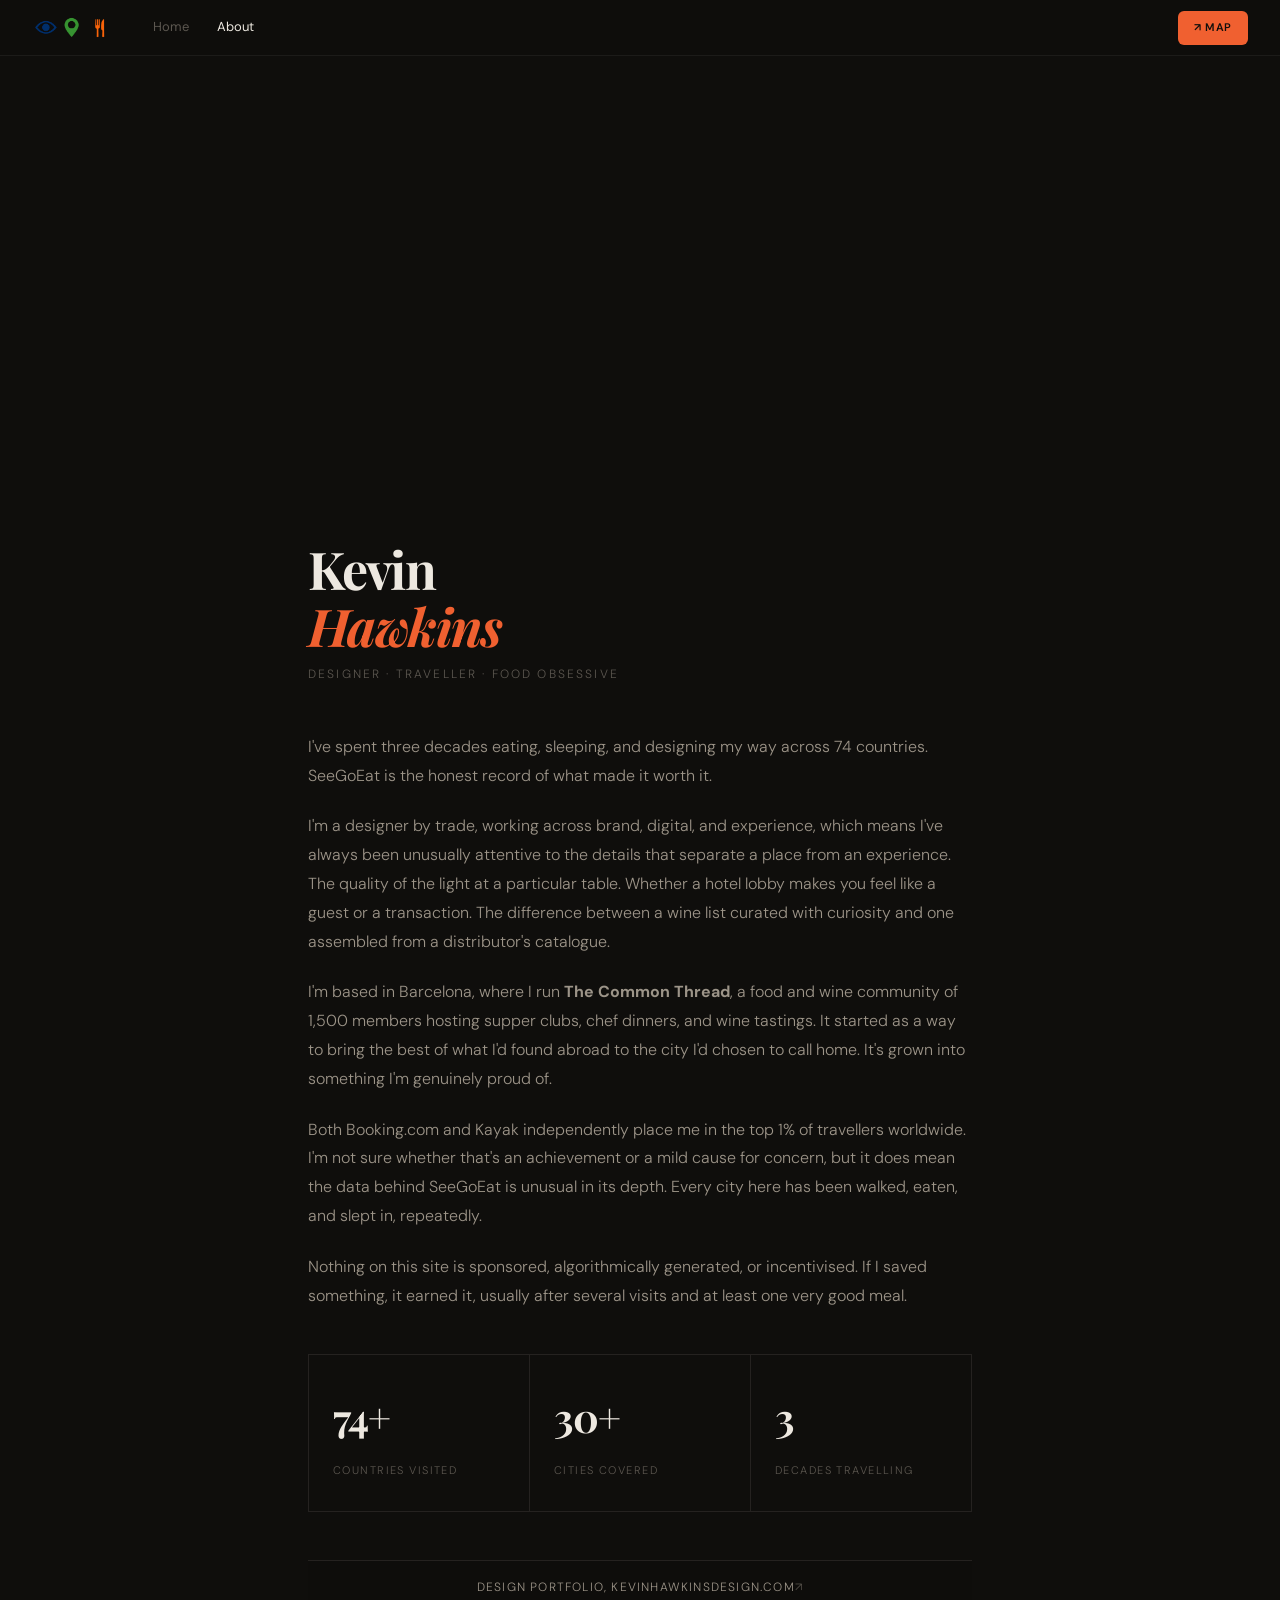
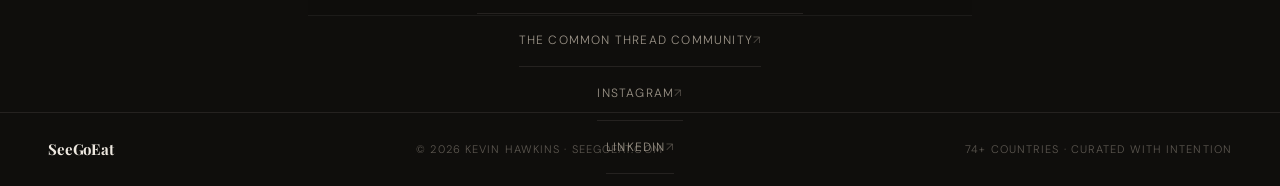
==== about.html @ e382b356 "Real pages: /about as standalone HTML, MAP scrolls to homeMap, remove map SPA page" ====
<!DOCTYPE html>
<html lang="en">
<head>
<meta charset="UTF-8">
<meta name="viewport" content="width=device-width, initial-scale=1.0">
<title>About — SeeGoEat, Kevin Hawkins</title>
<meta name="description" content="Kevin Hawkins: designer, traveller, food obsessive. 74+ countries, three decades, no sponsorships.">
<link rel="preconnect" href="https://fonts.googleapis.com">
<link href="https://fonts.googleapis.com/css2?family=Playfair+Display:ital,wght@0,400;0,700;1,400;1,700&family=DM+Sans:wght@300;400;500&display=swap" rel="stylesheet">
<style>
:root{--ink:#ede8e0;--ink-light:#9c9488;--ink-muted:#5c5750;--paper:#0f0e0c;--warm:#1a1815;--rule:#252220;--accent:#f06030;}
*{margin:0;padding:0;box-sizing:border-box;}
html{scroll-behavior:smooth;}
body{background:var(--paper);color:var(--ink);font-family:'DM Sans',sans-serif;font-weight:300;line-height:1.7;min-height:100vh;}

/* Nav */
nav{border-bottom:1px solid rgba(255,255,255,.06);background:rgba(15,14,12,.96);backdrop-filter:blur(16px);-webkit-backdrop-filter:blur(16px);position:sticky;top:0;z-index:100;display:flex;align-items:center;height:56px;padding:0 32px;gap:0;flex-wrap:nowrap;}
.logo{display:flex;align-items:center;cursor:pointer;margin-right:28px;flex-shrink:0;}
.logo img{height:22px;width:auto;display:block;}
.nav-link{font-size:13px;font-weight:400;color:var(--ink-muted);text-decoration:none;padding:0 14px;height:56px;display:inline-flex;align-items:center;transition:color .15s;white-space:nowrap;flex-shrink:0;}
.nav-link:hover{color:var(--ink);}
.nav-link.on{color:var(--ink);}
.nav-spacer{flex:1;}
.map-btn{font-size:11px;font-weight:600;letter-spacing:0.06em;text-transform:uppercase;padding:0 16px;height:34px;display:inline-flex;align-items:center;cursor:pointer;color:#0f0e0c;background:var(--accent);border-radius:6px;transition:opacity .2s;white-space:nowrap;flex-shrink:0;text-decoration:none;}
.map-btn:hover{opacity:.85;}

/* Photo banner */
.about-photo{width:100%;height:420px;background-image:url(https://www.kevinthecreator.com/wp-content/uploads/2022/02/IMG_2202.jpg);background-size:cover;background-position:right center;background-attachment:local;display:block;}

/* Content */
.about-pg{max-width:760px;margin:0 auto;padding:64px 48px 96px;}
.about-pg h1{font-family:'Playfair Display',serif;font-size:52px;font-weight:700;line-height:1.1;letter-spacing:-0.03em;margin-bottom:10px;}
.about-pg h1 em{font-style:italic;color:var(--accent);}
.about-role{font-size:12px;letter-spacing:0.18em;text-transform:uppercase;color:var(--ink-muted);margin-bottom:48px;display:block;}
.about-lead{font-size:20px;color:var(--ink-light);line-height:1.75;margin-bottom:40px;font-weight:300;}
.about-pg p{font-size:16px;color:var(--ink-light);line-height:1.8;margin-bottom:22px;}
.about-stats{display:grid;grid-template-columns:repeat(3,1fr);gap:1px;background:var(--rule);border:1px solid var(--rule);margin:44px 0;}
.about-stat{background:var(--paper);padding:28px 24px;}
.about-stat-n{font-family:'Playfair Display',serif;font-size:40px;font-weight:700;letter-spacing:-0.03em;color:var(--ink);display:block;margin-bottom:4px;}
.about-stat-l{font-size:11px;letter-spacing:0.13em;text-transform:uppercase;color:var(--ink-muted);}
.about-links{display:flex;flex-direction:column;border-top:1px solid var(--rule);margin-top:48px;}
.about-link{display:flex;align-items:center;justify-content:space-between;padding:16px 0;border-bottom:1px solid var(--rule);font-size:12px;letter-spacing:0.1em;text-transform:uppercase;color:var(--ink-light);text-decoration:none;transition:color .15s;}
.about-link:hover{color:var(--accent);}
.about-link::after{content:"↗";opacity:.5;}

/* Footer */
footer{border-top:1px solid var(--rule);padding:24px 48px;display:flex;align-items:center;justify-content:space-between;font-size:11px;letter-spacing:0.1em;text-transform:uppercase;color:var(--ink-muted);}
footer strong{font-family:'Playfair Display',serif;font-size:15px;font-weight:700;text-transform:none;letter-spacing:-0.01em;color:var(--ink);}

/* Mobile */
@media(max-width:768px){
  nav{padding:0 14px;height:52px;}
  .about-photo{height:320px;background-attachment:scroll;}
  .about-pg{padding:44px 20px 72px;}
  .about-pg h1{font-size:36px;}
  .about-lead{font-size:17px;}
  .about-stats{grid-template-columns:1fr;}
  footer{padding:18px 20px;flex-direction:column;gap:8px;text-align:center;}
}
@media(max-width:480px){
  .about-photo{height:240px;}
  .about-pg h1{font-size:28px;}
}
</style>
</head>
<body>

<nav>
  <a class="logo" href="/"><img src="logo.png" alt="SeeGoEat"></a>
  <a class="nav-link" href="/">Home</a>
  <a class="nav-link on" href="/about">About</a>
  <div class="nav-spacer"></div>
  <a class="map-btn" href="/#homeMapWrap">↗ Map</a>
</nav>

<div class="about-photo"></div>

<div class="about-pg">
  <h1>Kevin<br><em>Hawkins</em></h1>
  <span class="about-role">Designer · Traveller · Food obsessive</span>
  <p class="about-lead">I've spent three decades eating, sleeping, and designing my way across 74 countries. SeeGoEat is the honest record of what made it worth it.</p>
  <p>I'm a designer by trade, working across brand, digital, and experience, which means I've always been unusually attentive to the details that separate a place from an experience. The quality of the light at a particular table. Whether a hotel lobby makes you feel like a guest or a transaction. The difference between a wine list curated with curiosity and one assembled from a distributor's catalogue.</p>
  <p>I'm based in Barcelona, where I run <strong>The Common Thread</strong>, a food and wine community of 1,500 members hosting supper clubs, chef dinners, and wine tastings. It started as a way to bring the best of what I'd found abroad to the city I'd chosen to call home. It's grown into something I'm genuinely proud of.</p>
  <p>Both Booking.com and Kayak independently place me in the top 1% of travellers worldwide. I'm not sure whether that's an achievement or a mild cause for concern, but it does mean the data behind SeeGoEat is unusual in its depth. Every city here has been walked, eaten, and slept in, repeatedly.</p>
  <p>Nothing on this site is sponsored, algorithmically generated, or incentivised. If I saved something, it earned it, usually after several visits and at least one very good meal.</p>
  <div class="about-stats">
    <div class="about-stat"><span class="about-stat-n">74+</span><span class="about-stat-l">Countries visited</span></div>
    <div class="about-stat"><span class="about-stat-n">30+</span><span class="about-stat-l">Cities covered</span></div>
    <div class="about-stat"><span class="about-stat-n">3</span><span class="about-stat-l">Decades travelling</span></div>
  </div>
  <nav class="about-links">
    <a href="https://kevinhawkinsdesign.com" class="about-link" target="_blank" rel="noopener">Design portfolio, kevinhawkinsdesign.com</a>
    <a href="https://luma.com/thecommonthread" class="about-link" target="_blank" rel="noopener">The Common Thread community</a>
    <a href="http://instagram.com/kevinhawkinsdesign" class="about-link" target="_blank" rel="noopener">Instagram</a>
    <a href="https://www.linkedin.com/in/kevinhawkinsdesign/" class="about-link" target="_blank" rel="noopener">LinkedIn</a>
  </nav>
</div>

<footer>
  <strong>SeeGoEat</strong>
  <span>© 2026 Kevin Hawkins · seegoeat.com</span>
  <span>74+ countries · Curated with intention</span>
</footer>

</body>
</html>
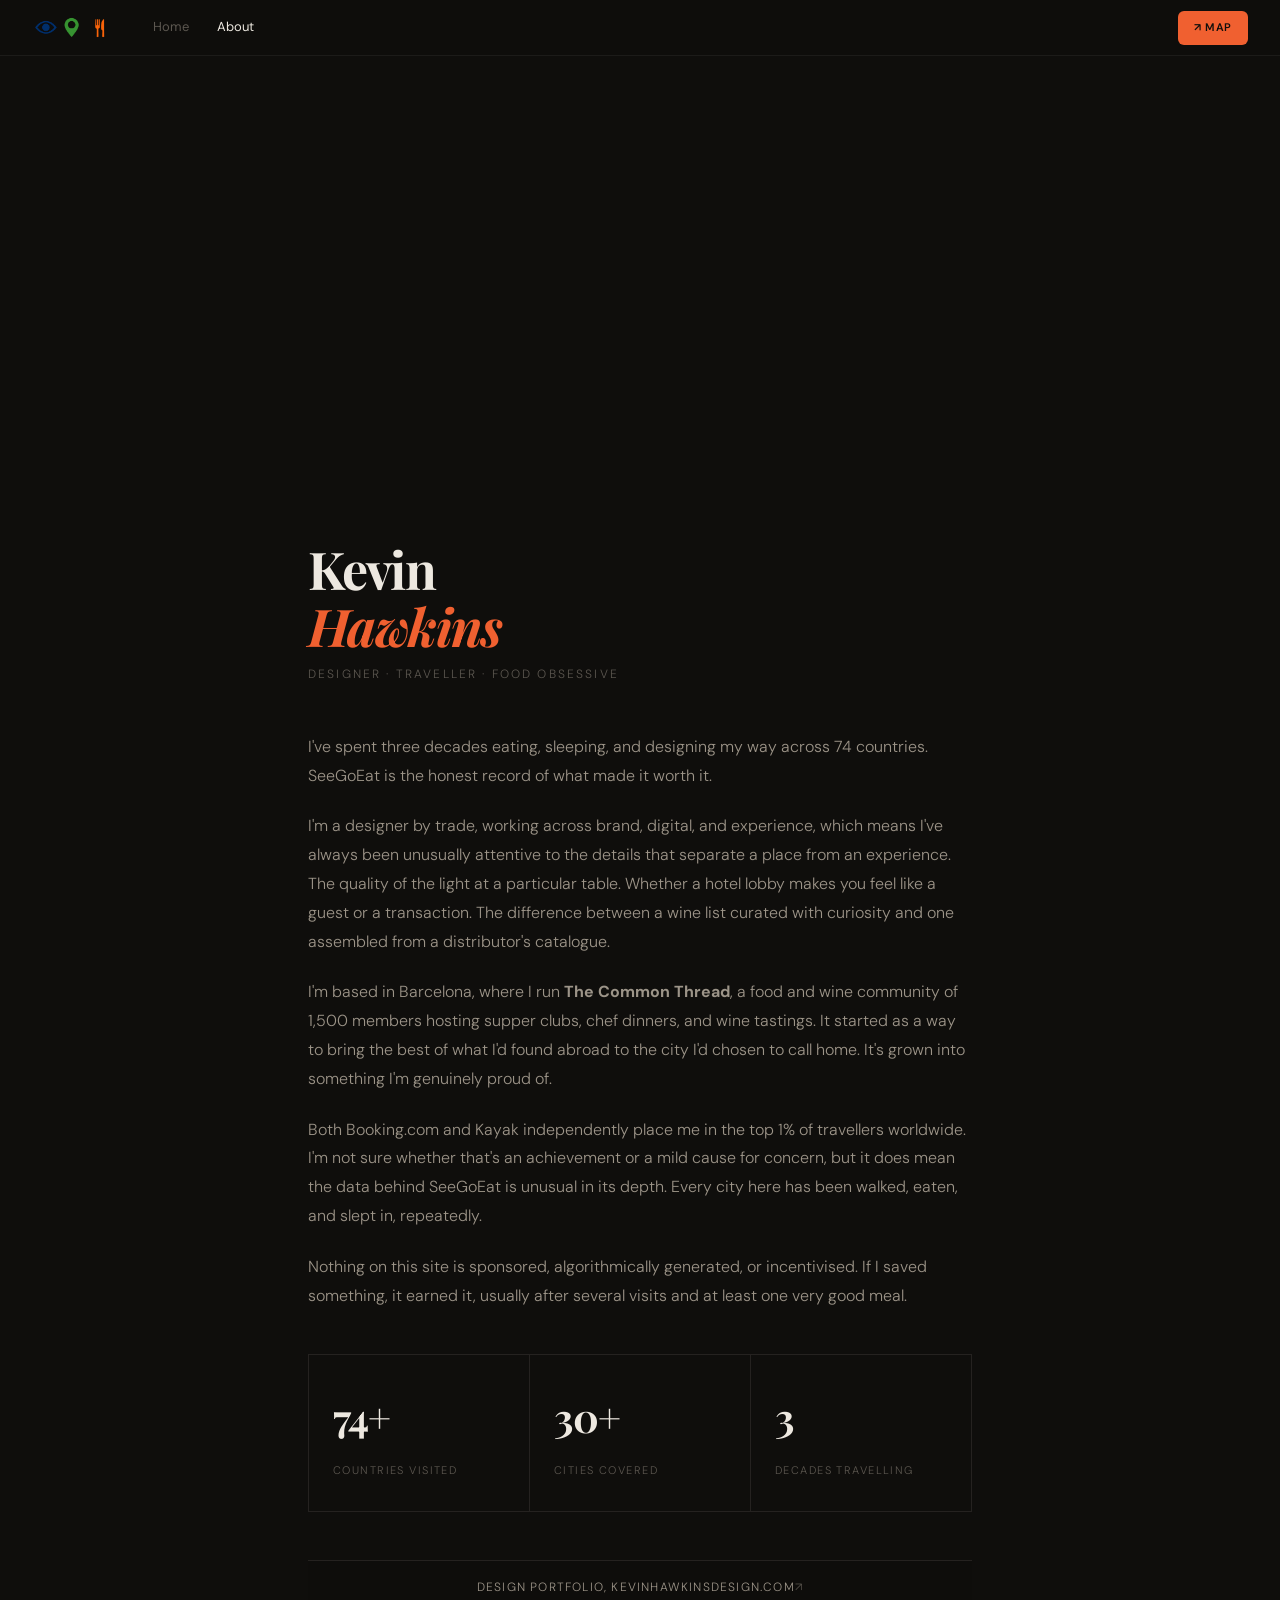
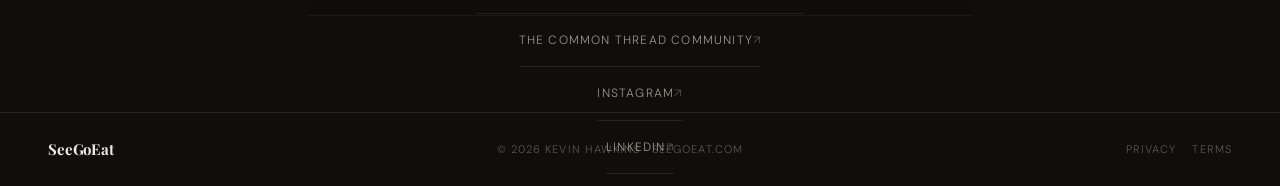
==== commit 3738c843: "Consistent Privacy/Terms footer across all four pages" ====
--- a/about.html
+++ b/about.html
@@ -99,7 +99,7 @@
 <footer>
   <strong>SeeGoEat</strong>
   <span>© 2026 Kevin Hawkins · seegoeat.com</span>
-  <span>74+ countries · Curated with intention</span>
+  <span><a href="/privacy.html" style="color:var(--ink-muted);text-decoration:none;margin-right:16px">Privacy</a><a href="/terms.html" style="color:var(--ink-muted);text-decoration:none">Terms</a></span>
 </footer>
 
 </body>
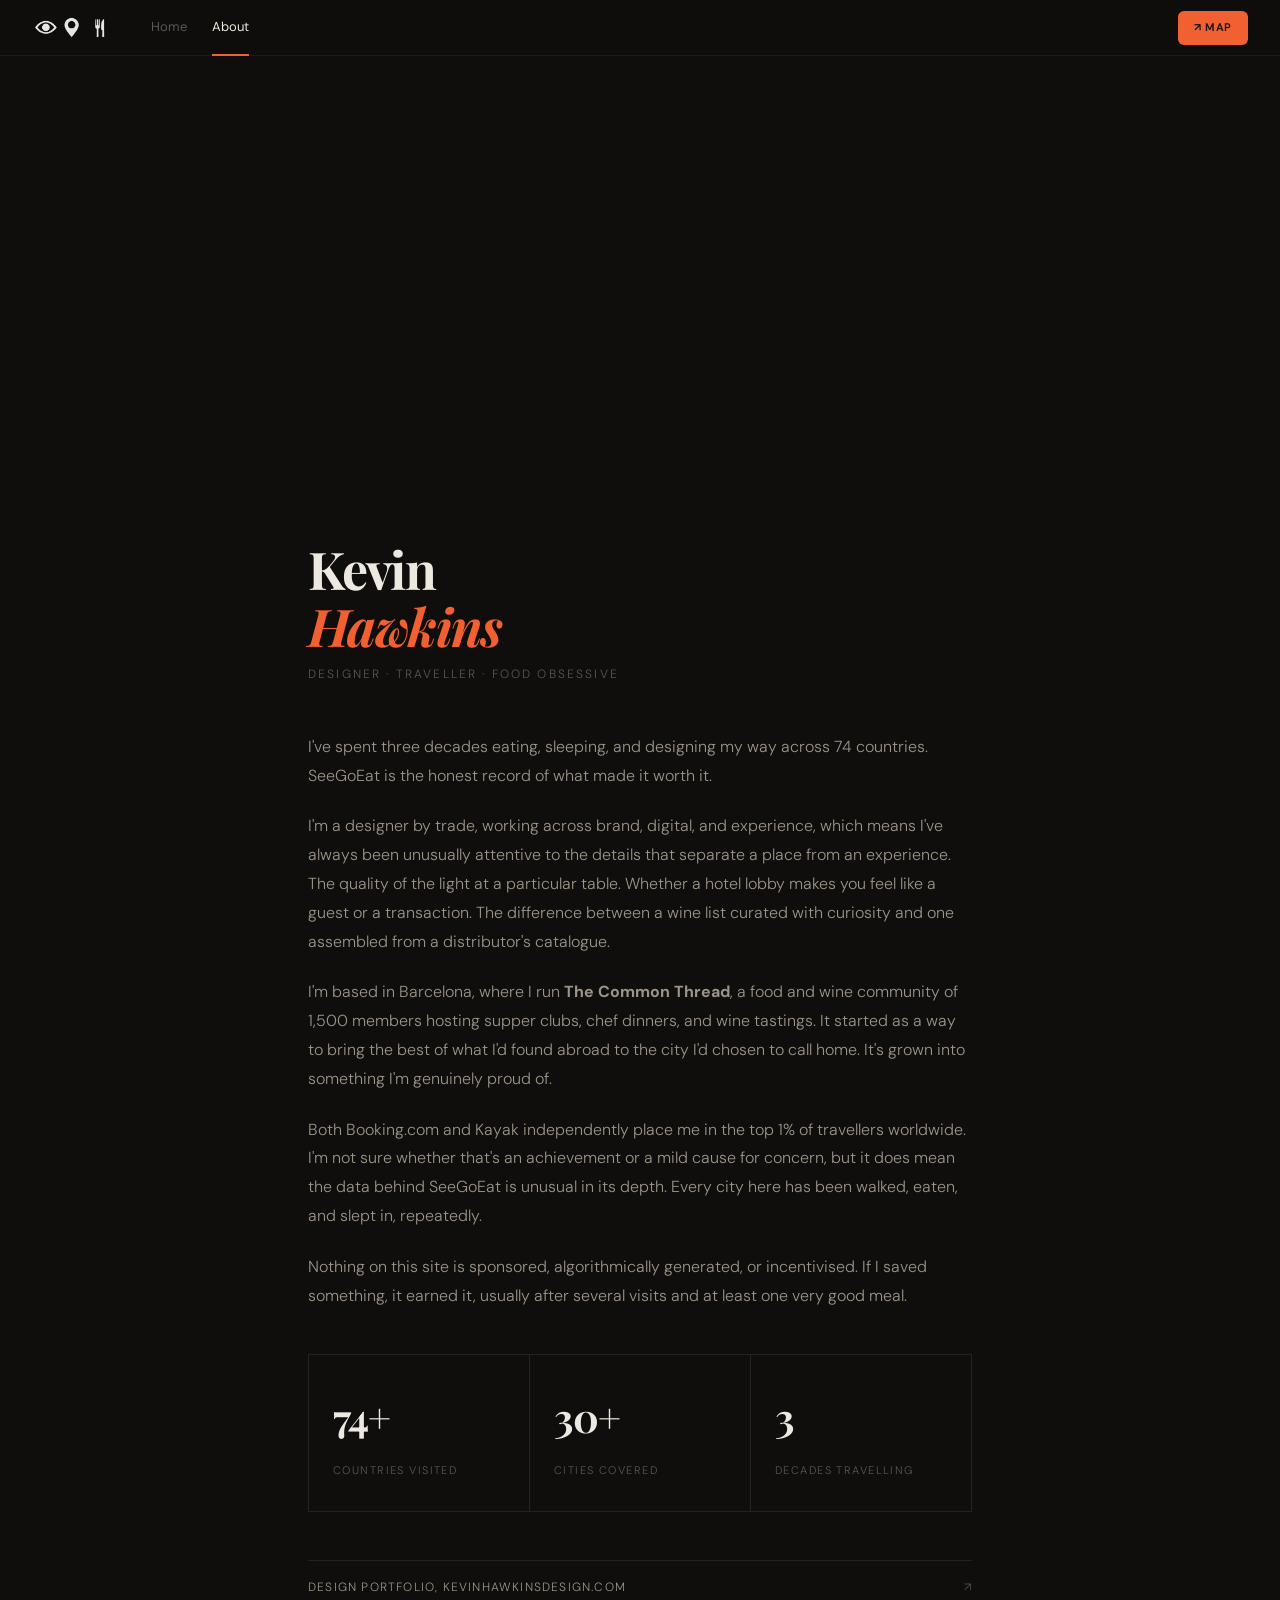
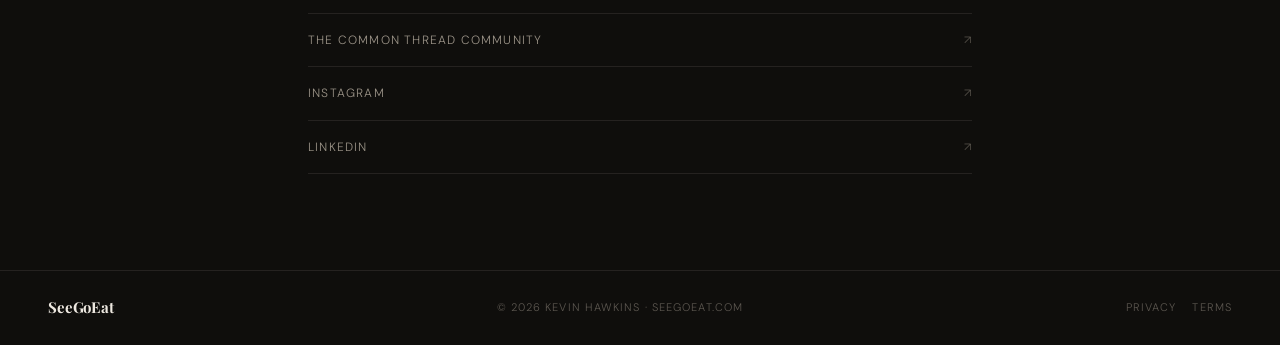
==== commit 8e30c3db: "Match nav exactly to index on about, privacy, terms pages Replaces nav-link/nav-spacer classes with " ====
--- a/about.html
+++ b/about.html
@@ -14,15 +14,19 @@
 body{background:var(--paper);color:var(--ink);font-family:'DM Sans',sans-serif;font-weight:300;line-height:1.7;min-height:100vh;}
 
 /* Nav */
-nav{border-bottom:1px solid rgba(255,255,255,.06);background:rgba(15,14,12,.96);backdrop-filter:blur(16px);-webkit-backdrop-filter:blur(16px);position:sticky;top:0;z-index:100;display:flex;align-items:center;height:56px;padding:0 32px;gap:0;flex-wrap:nowrap;}
-.logo{display:flex;align-items:center;cursor:pointer;margin-right:28px;flex-shrink:0;}
-.logo img{height:22px;width:auto;display:block;}
-.nav-link{font-size:13px;font-weight:400;color:var(--ink-muted);text-decoration:none;padding:0 14px;height:56px;display:inline-flex;align-items:center;transition:color .15s;white-space:nowrap;flex-shrink:0;}
-.nav-link:hover{color:var(--ink);}
-.nav-link.on{color:var(--ink);}
-.nav-spacer{flex:1;}
+.top-nav{border-bottom:1px solid rgba(255,255,255,.06);background:rgba(15,14,12,.96);backdrop-filter:blur(16px);-webkit-backdrop-filter:blur(16px);position:sticky;top:0;z-index:100;display:flex;align-items:center;height:56px;padding:0 32px;gap:0;flex-wrap:nowrap;}
+.logo{cursor:pointer;display:flex;align-items:center;flex-shrink:0;margin-right:28px;}
+.logo img{height:22px;width:auto;display:block;filter:brightness(0) invert(1);opacity:.9;}
+.nav-left{display:flex;align-items:center;flex-shrink:0;}
+.nav-right{display:flex;align-items:center;gap:10px;margin-left:auto;flex-shrink:0;}
+.nav-home{font-size:13px;font-weight:400;letter-spacing:0.01em;padding:0 12px;height:56px;display:flex;align-items:center;cursor:pointer;color:var(--ink-muted);position:relative;transition:color .2s;white-space:nowrap;text-decoration:none;}
+.nav-home::after{content:"";position:absolute;bottom:0;left:12px;right:12px;height:2px;background:var(--accent);transform:scaleX(0);transition:transform .25s;}
+.nav-home:hover{color:var(--ink);}
+.nav-home.on{color:var(--ink);}
+.nav-home.on::after{transform:scaleX(1);}
 .map-btn{font-size:11px;font-weight:600;letter-spacing:0.06em;text-transform:uppercase;padding:0 16px;height:34px;display:inline-flex;align-items:center;cursor:pointer;color:#0f0e0c;background:var(--accent);border-radius:6px;transition:opacity .2s;white-space:nowrap;flex-shrink:0;text-decoration:none;}
 .map-btn:hover{opacity:.85;}
+@media(max-width:600px){.top-nav{padding:0 14px;height:52px;}.logo img{height:20px;}.logo{margin-right:0;}.nav-right{gap:8px;}.map-btn{padding:0 12px;height:34px;font-size:10px;letter-spacing:0.04em;}}
 
 /* Photo banner */
 .about-photo{width:100%;height:420px;background-image:url(https://www.kevinthecreator.com/wp-content/uploads/2022/02/IMG_2202.jpg);background-size:cover;background-position:right center;background-attachment:local;display:block;}
@@ -65,12 +69,15 @@
 </head>
 <body>
 
-<nav>
-  <a class="logo" href="/"><img src="logo.png" alt="SeeGoEat"></a>
-  <a class="nav-link" href="/">Home</a>
-  <a class="nav-link on" href="/about">About</a>
-  <div class="nav-spacer"></div>
-  <a class="map-btn" href="/#homeMapWrap">↗ Map</a>
+<nav class="top-nav">
+  <div class="nav-left">
+    <a class="logo" href="/"><img src="logo.png" alt="SeeGoEat"></a>
+    <a class="nav-home" href="/">Home</a>
+    <a class="nav-home on" href="/about">About</a>
+  </div>
+  <div class="nav-right">
+    <a class="map-btn" href="/#homeMapWrap">↗ Map</a>
+  </div>
 </nav>
 
 <div class="about-photo"></div>
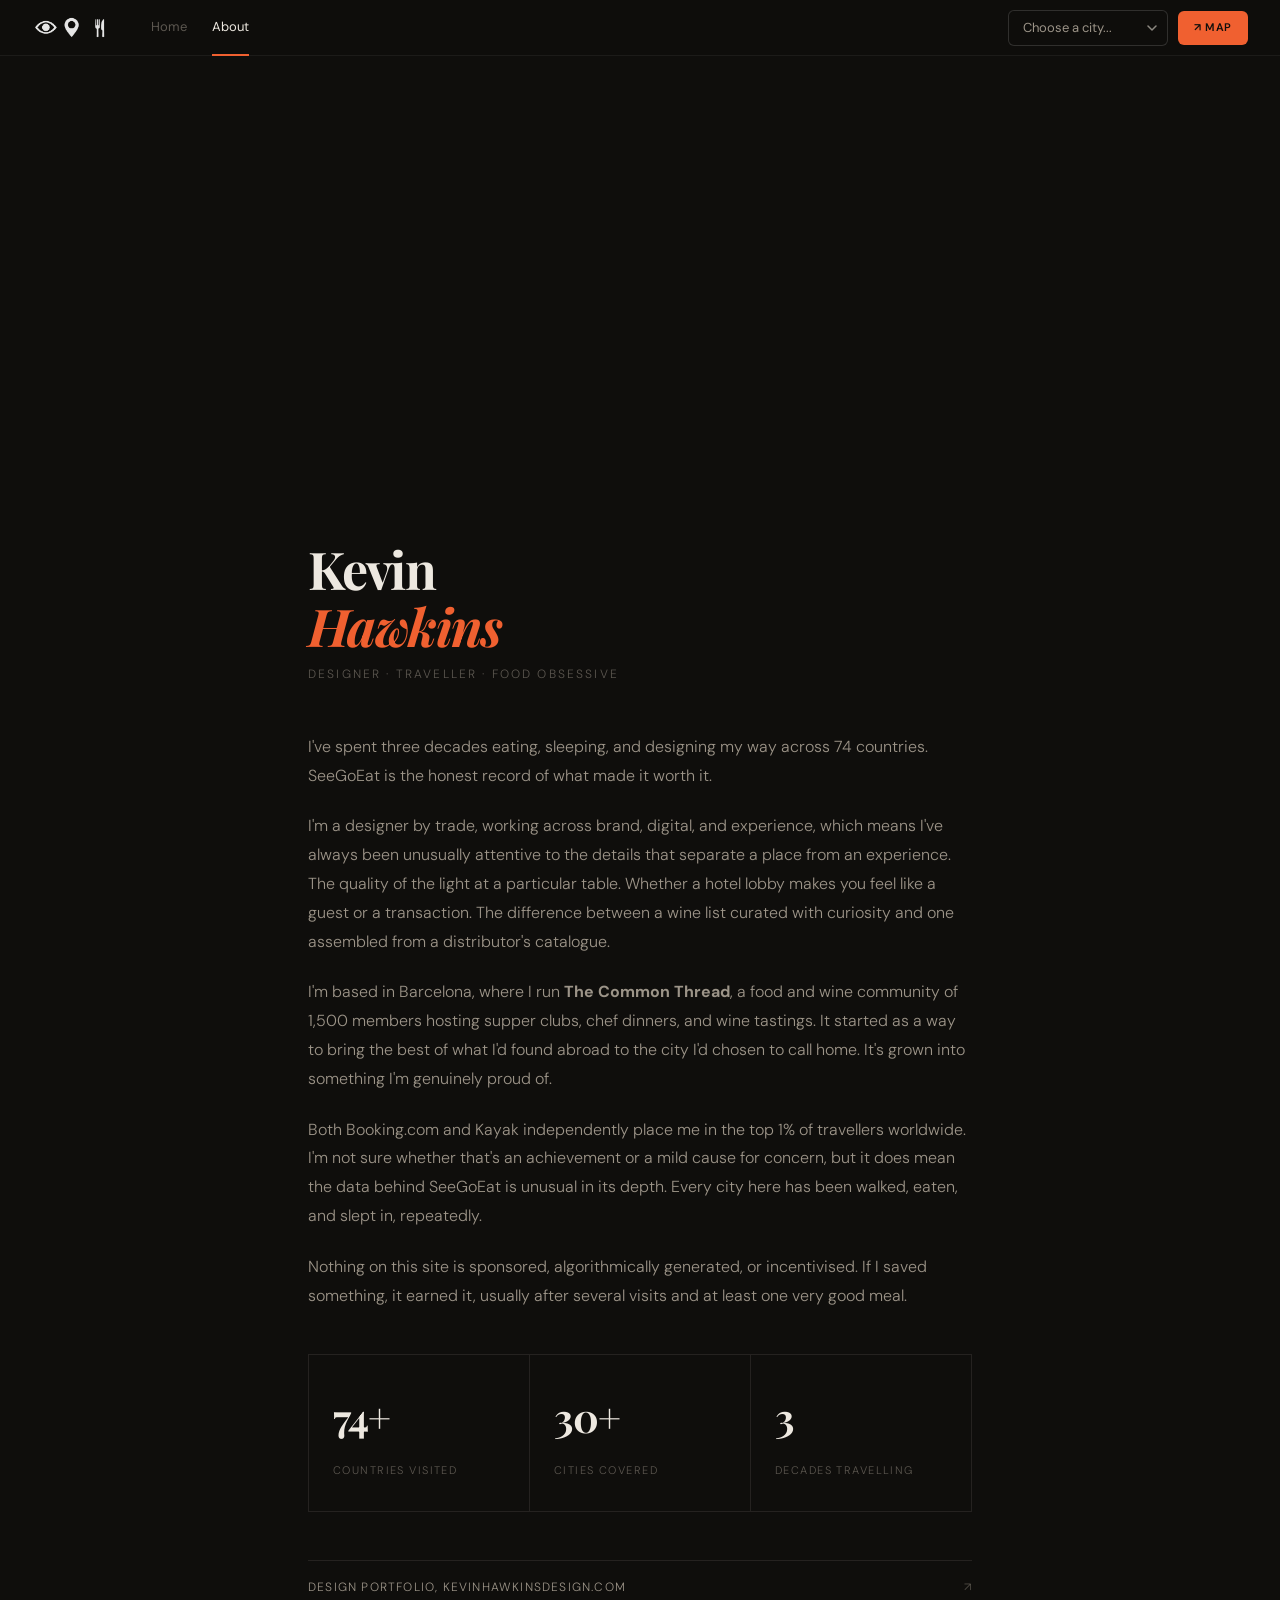
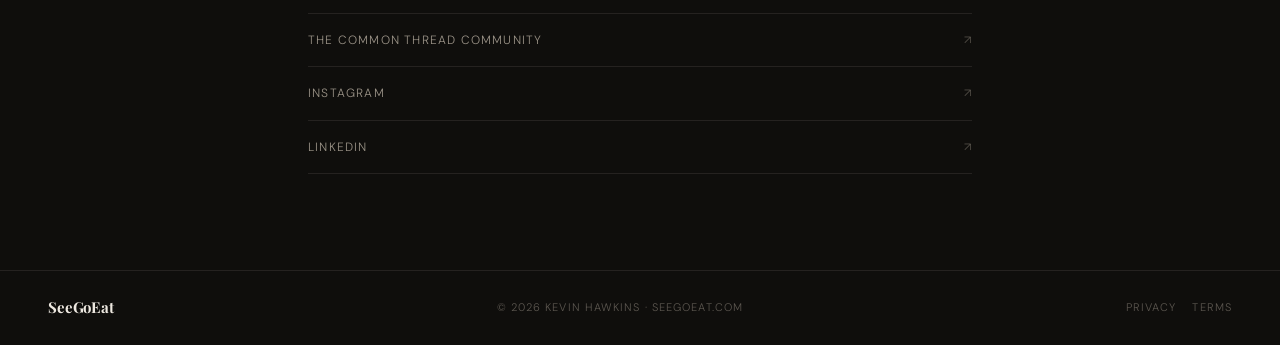
==== commit 2142413b: "Match nav exactly to index on all pages; replace kevinthecreator.com refs - about/privacy/terms: add" ====
--- a/about.html
+++ b/about.html
@@ -26,10 +26,13 @@
 .nav-home.on::after{transform:scaleX(1);}
 .map-btn{font-size:11px;font-weight:600;letter-spacing:0.06em;text-transform:uppercase;padding:0 16px;height:34px;display:inline-flex;align-items:center;cursor:pointer;color:#0f0e0c;background:var(--accent);border-radius:6px;transition:opacity .2s;white-space:nowrap;flex-shrink:0;text-decoration:none;}
 .map-btn:hover{opacity:.85;}
-@media(max-width:600px){.top-nav{padding:0 14px;height:52px;}.logo img{height:20px;}.logo{margin-right:0;}.nav-right{gap:8px;}.map-btn{padding:0 12px;height:34px;font-size:10px;letter-spacing:0.04em;}}
+.city-select-wrap{display:flex;align-items:center;}
+.city-select-wrap select{background:transparent;border:1px solid rgba(255,255,255,.14);color:var(--ink-light);font-family:'DM Sans',sans-serif;font-size:13px;padding:6px 14px;border-radius:6px;outline:none;cursor:pointer;min-width:160px;max-width:210px;height:36px;transition:border-color .2s,color .2s;appearance:none;-webkit-appearance:none;background-image:url("data:image/svg+xml,%3Csvg xmlns='http://www.w3.org/2000/svg' width='10' height='6' viewBox='0 0 10 6'%3E%3Cpath d='M1 1l4 4 4-4' stroke='%238c8880' stroke-width='1.5' fill='none' stroke-linecap='round' stroke-linejoin='round'/%3E%3C/svg%3E");background-repeat:no-repeat;background-position:right 10px center;padding-right:28px;}.city-select-wrap select:hover{border-color:rgba(255,255,255,.28);color:var(--ink);}.city-select-wrap select option{background:#1a1815;color:var(--ink-light);}
+@media(max-width:768px){.city-select-wrap{flex:1;}.city-select-wrap select{min-width:0;max-width:180px;font-size:12px;}}
+@media(max-width:600px){.top-nav{padding:0 14px;height:52px;}.logo img{height:20px;}.logo{margin-right:0;}.nav-right{gap:8px;}.map-btn{padding:0 12px;height:34px;font-size:10px;letter-spacing:0.04em;}.city-select-wrap{flex:1;}.city-select-wrap select{max-width:none;width:100%;min-width:0;padding:6px 28px 6px 10px;font-size:12px;height:34px;}}
 
 /* Photo banner */
-.about-photo{width:100%;height:420px;background-image:url(https://www.kevinthecreator.com/wp-content/uploads/2022/02/IMG_2202.jpg);background-size:cover;background-position:right center;background-attachment:local;display:block;}
+.about-photo{width:100%;height:420px;background-image:url(https://kevinhawkinsdesign.com/wp-content/uploads/2022/02/IMG_2202.jpg);background-size:cover;background-position:right center;background-attachment:local;display:block;}
 
 /* Content */
 .about-pg{max-width:760px;margin:0 auto;padding:64px 48px 96px;}
@@ -76,6 +79,11 @@
     <a class="nav-home on" href="/about">About</a>
   </div>
   <div class="nav-right">
+    <div class="city-select-wrap">
+      <select onchange="window.location='/#'+this.value;this.selectedIndex=0;">
+        <option value="">Choose a city...</option>
+      </select>
+    </div>
     <a class="map-btn" href="/#homeMapWrap">↗ Map</a>
   </div>
 </nav>
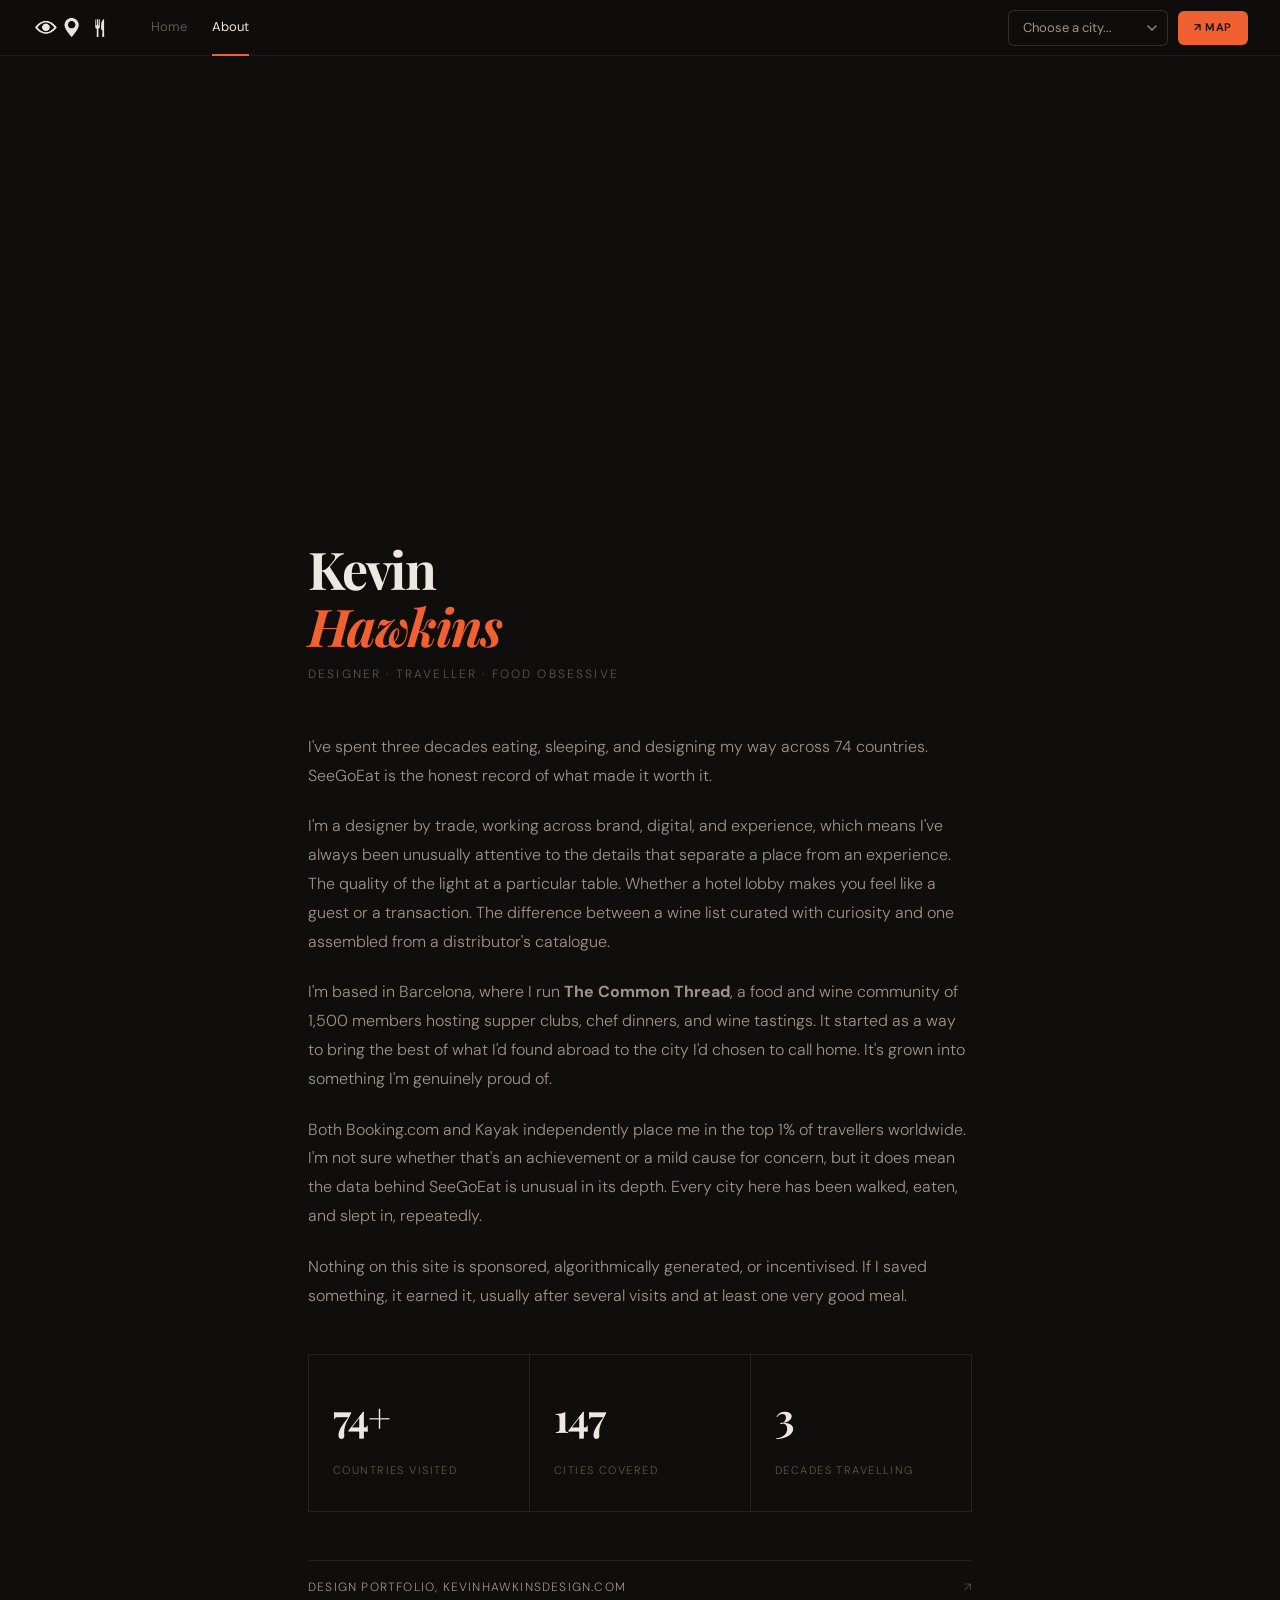
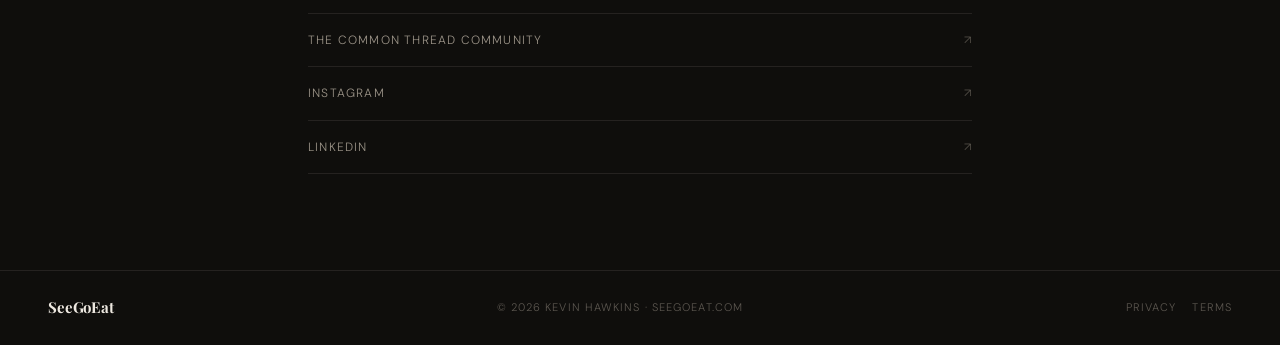
==== commit fedc9b92: "Update About page cities covered stat to 147 https://claude.ai/code/session_01AjV7zsbnUDJHtW7726QtSK" ====
--- a/about.html
+++ b/about.html
@@ -100,7 +100,7 @@
   <p>Nothing on this site is sponsored, algorithmically generated, or incentivised. If I saved something, it earned it, usually after several visits and at least one very good meal.</p>
   <div class="about-stats">
     <div class="about-stat"><span class="about-stat-n">74+</span><span class="about-stat-l">Countries visited</span></div>
-    <div class="about-stat"><span class="about-stat-n">30+</span><span class="about-stat-l">Cities covered</span></div>
+    <div class="about-stat"><span class="about-stat-n">147</span><span class="about-stat-l">Cities covered</span></div>
     <div class="about-stat"><span class="about-stat-n">3</span><span class="about-stat-l">Decades travelling</span></div>
   </div>
   <nav class="about-links">
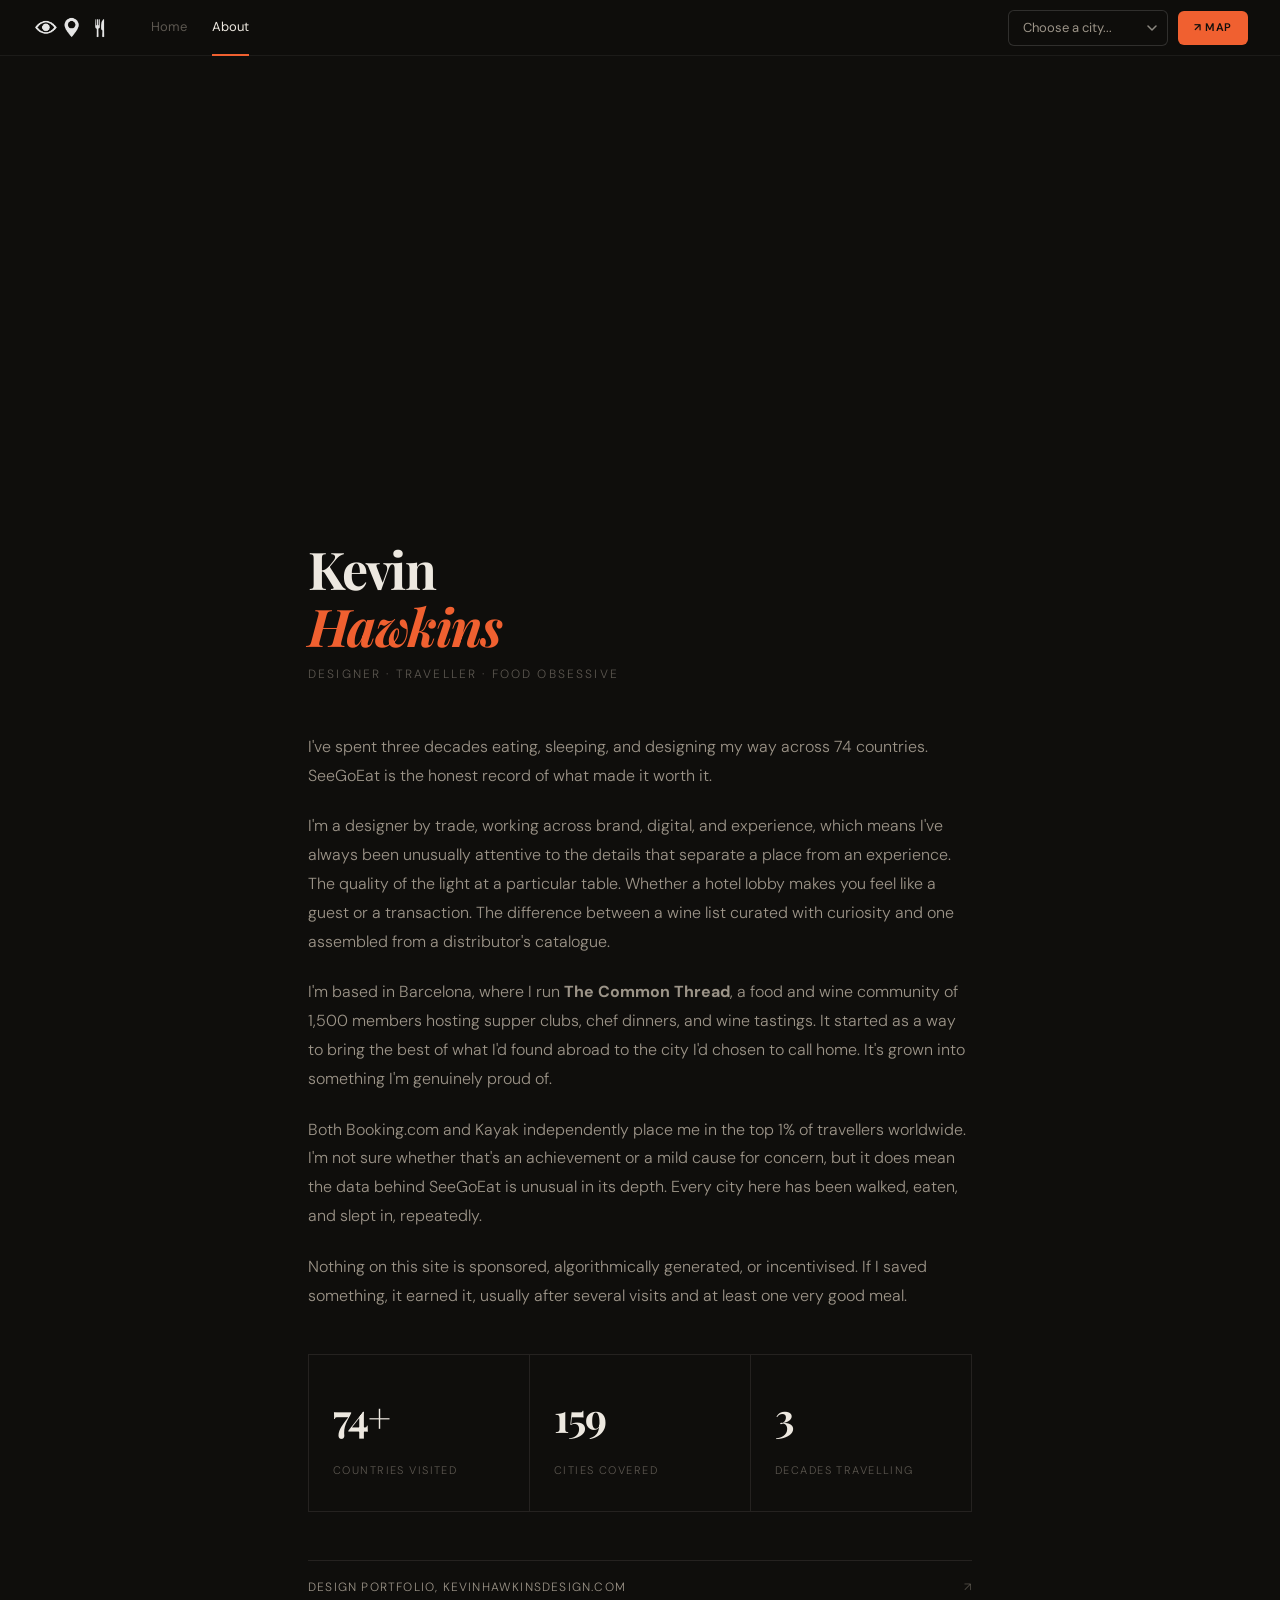
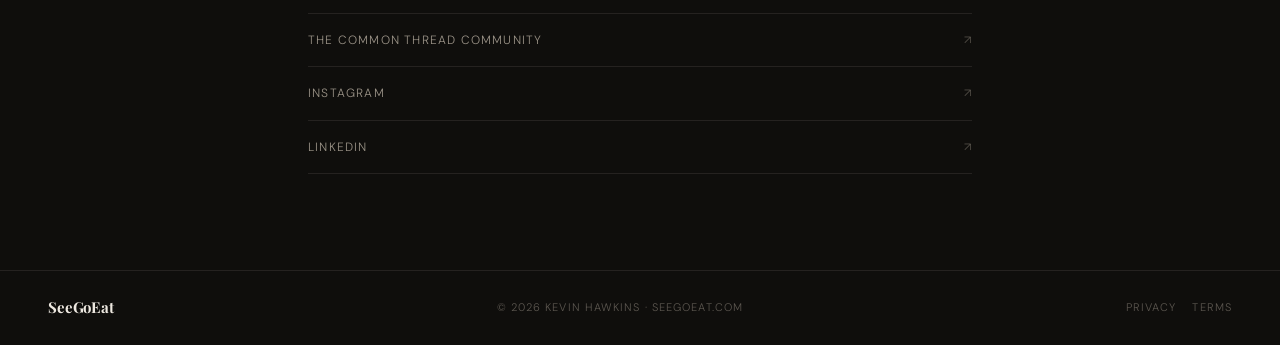
==== commit 8220ab25: "Extract place data into data.js; make about.html stats dynamic Both index.html and about.html now lo" ====
--- a/about.html
+++ b/about.html
@@ -99,8 +99,8 @@
   <p>Both Booking.com and Kayak independently place me in the top 1% of travellers worldwide. I'm not sure whether that's an achievement or a mild cause for concern, but it does mean the data behind SeeGoEat is unusual in its depth. Every city here has been walked, eaten, and slept in, repeatedly.</p>
   <p>Nothing on this site is sponsored, algorithmically generated, or incentivised. If I saved something, it earned it, usually after several visits and at least one very good meal.</p>
   <div class="about-stats">
-    <div class="about-stat"><span class="about-stat-n">74+</span><span class="about-stat-l">Countries visited</span></div>
-    <div class="about-stat"><span class="about-stat-n">147</span><span class="about-stat-l">Cities covered</span></div>
+    <div class="about-stat"><span class="about-stat-n" id="aboutCountries">74+</span><span class="about-stat-l">Countries visited</span></div>
+    <div class="about-stat"><span class="about-stat-n" id="aboutCities">—</span><span class="about-stat-l">Cities covered</span></div>
     <div class="about-stat"><span class="about-stat-n">3</span><span class="about-stat-l">Decades travelling</span></div>
   </div>
   <nav class="about-links">
@@ -117,5 +117,18 @@
   <span><a href="/privacy.html" style="color:var(--ink-muted);text-decoration:none;margin-right:16px">Privacy</a><a href="/terms.html" style="color:var(--ink-muted);text-decoration:none">Terms</a></span>
 </footer>
 
+<script src="data.js"></script>
+<script>
+(function(){
+  if(typeof PLACES==="undefined"||typeof META==="undefined") return;
+  var cities=Object.keys(PLACES).length;
+  var countries=new Set();
+  for(var c in PLACES){var ctry=(META[c]||{}).country;if(ctry)countries.add(ctry);}
+  var cEl=document.getElementById("aboutCities");
+  if(cEl) cEl.textContent=cities;
+  var nEl=document.getElementById("aboutCountries");
+  if(nEl) nEl.textContent=Math.max(74,countries.size)+"+";
+})();
+</script>
 </body>
 </html>
